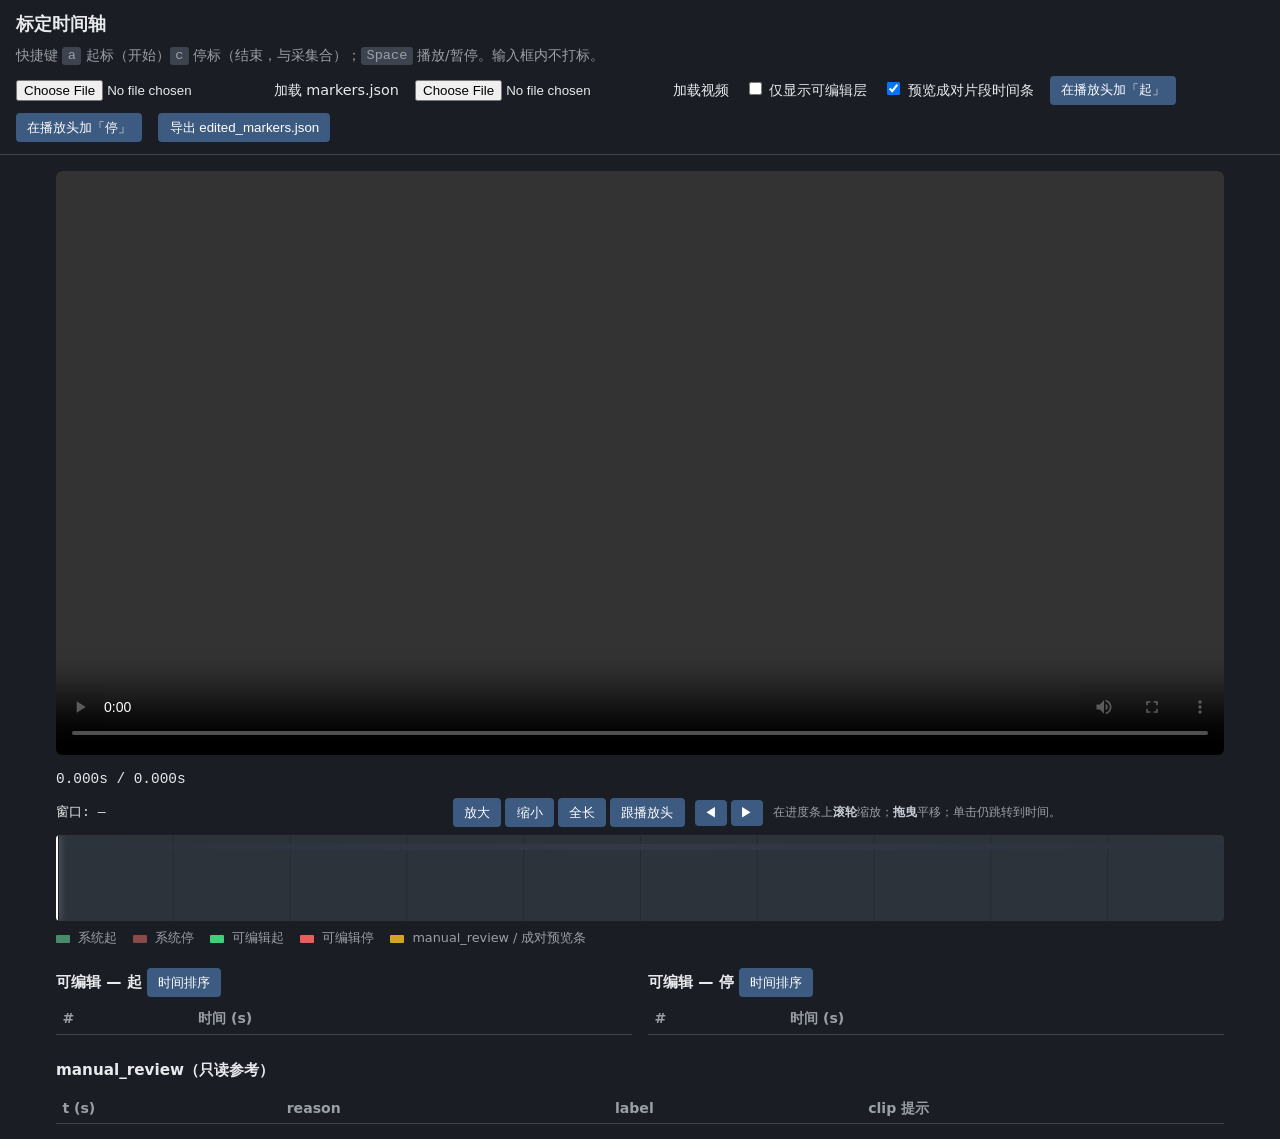
==== umi_scripts_csw/nano_sync_freq/annotate/index.html @ c09ffc82 "feat(nano_sync_freq): 标定标注 UI、快速流程文档与 sequence_prior - 新增 annotate/ 静态页、annotate_server.py（Range 流式视" ====
<!DOCTYPE html>
<html lang="zh-CN">
<head>
  <meta charset="utf-8" />
  <meta name="viewport" content="width=device-width, initial-scale=1" />
  <title>标定时间轴 — 人工修正</title>
  <link rel="stylesheet" href="app.css" />
</head>
<body>
  <header class="bar">
    <h1>标定时间轴</h1>
    <p class="hint">快捷键 <kbd>a</kbd> 起标（开始）<kbd>c</kbd> 停标（结束，与采集合）；<kbd>Space</kbd> 播放/暂停。输入框内不打标。</p>
    <div class="tools">
      <label><input type="file" id="fileMarkers" accept=".json" /> 加载 markers.json</label>
      <label><input type="file" id="fileVideo" accept="video/*" /> 加载视频</label>
      <label class="ck"><input type="checkbox" id="onlyUserLayer" /> 仅显示可编辑层</label>
      <label class="ck"><input type="checkbox" id="showPreview" checked /> 预览成对片段时间条</label>
      <button type="button" id="btnAddS">在播放头加「起」</button>
      <button type="button" id="btnAddT">在播放头加「停」</button>
      <button type="button" id="btnExport">导出 edited_markers.json</button>
    </div>
  </header>

  <main>
    <section class="player">
      <video id="v" controls crossorigin="anonymous" playsinline>
        您的浏览器不支持 video
      </video>
    </section>

    <section class="timeblock">
      <div class="timeReadout" id="timeReadout">0.000s / 0.000s</div>
      <div class="viewControls" id="viewControls">
        <span id="viewRange" class="viewRange" title="当前显示的时间窗">窗口: —</span>
        <span class="viewBtnRow">
          <button type="button" id="btnZoomIn" title="以播放头为锚点放大（无播放头则窗口中心）">放大</button>
          <button type="button" id="btnZoomOut" title="缩小">缩小</button>
          <button type="button" id="btnFit" title="显示整段">全长</button>
          <button type="button" id="btnCenterPlay" title="以当前播放头为中心，不改缩放">跟播放头</button>
        </span>
        <span class="viewBtnRow viewPan">
          <button type="button" id="panLeft" title="平移时间窗到更早">◀</button>
          <button type="button" id="panRight" title="平移时间窗到更晚">▶</button>
        </span>
        <span class="viewHint">在进度条上<strong>滚轮</strong>缩放；<strong>拖曳</strong>平移；单击仍跳转到时间。</span>
      </div>
      <div class="rail" id="rail" aria-label="时间轴">
        <div class="durationBar" id="durationBar"></div>
        <div class="playhead" id="playhead"></div>
        <div class="layer system" id="layerSys"></div>
        <div class="layer user" id="layerUser"></div>
        <div class="layer preview" id="layerPreview"></div>
        <div class="layer manual" id="layerMan"></div>
      </div>
      <ul class="legend">
        <li><span class="sw systemS"></span> 系统起</li>
        <li><span class="sw systemT"></span> 系统停</li>
        <li><span class="sw userS"></span> 可编辑起</li>
        <li><span class="sw userT"></span> 可编辑停</li>
        <li><span class="sw man"></span> manual_review / 成对预览条</li>
      </ul>
    </section>

    <section class="tables">
      <div>
        <h2>可编辑 — 起 <button type="button" id="btnSortS">时间排序</button></h2>
        <table id="tblS"><thead><tr><th>#</th><th>时间 (s)</th><th></th></tr></thead><tbody></tbody></table>
      </div>
      <div>
        <h2>可编辑 — 停 <button type="button" id="btnSortT">时间排序</button></h2>
        <table id="tblT"><thead><tr><th>#</th><th>时间 (s)</th><th></th></tr></thead><tbody></tbody></table>
      </div>
    </section>

    <section class="manual" id="manualBlock">
      <h2>manual_review（只读参考）</h2>
      <table id="tblMan"><thead><tr><th>t (s)</th><th>reason</th><th>label</th><th>clip 提示</th></tr></thead><tbody></tbody></table>
    </section>
  </main>

  <script src="app.js"></script>
</body>
</html>
---- umi_scripts_csw/nano_sync_freq/annotate/app.css ----
/* nano_sync_freq/annotate */
:root {
  --bg: #1a1d23;
  --fg: #e8eaed;
  --muted: #9aa0a6;
  --sys-s: #4a8a6a88;
  --sys-t: #8a4a4a88;
  --user-s: #3ecf7a;
  --user-t: #e85d5d;
  --man: #d4a520;
  --prev: #6b7fd7;
  --rail: #2d333b;
  --play: #fff;
}
* { box-sizing: border-box; }
body {
  margin: 0;
  font-family: system-ui, -apple-system, "Segoe UI", Roboto, "Helvetica Neue", sans-serif;
  background: var(--bg);
  color: var(--fg);
  line-height: 1.45;
}
.bar {
  padding: 0.75rem 1rem;
  border-bottom: 1px solid #3d4450;
}
.bar h1 { font-size: 1.1rem; margin: 0 0 0.5rem; }
.hint { font-size: 0.85rem; color: var(--muted); margin: 0 0 0.6rem; }
.hint kbd { background: #3d4450; padding: 0.1em 0.4em; border-radius: 3px; }
.tools { display: flex; flex-wrap: wrap; gap: 0.5rem 1rem; align-items: center; font-size: 0.9rem; }
.tools .ck { user-select: none; }
button {
  background: #3d5a80;
  color: #fff;
  border: none;
  padding: 0.35rem 0.7rem;
  border-radius: 4px;
  cursor: pointer;
}
button:hover { filter: brightness(1.1); }
main { padding: 1rem; max-width: 1200px; margin: 0 auto; }
.player video {
  width: 100%;
  max-height: 70vh;
  background: #000;
  border-radius: 6px;
}
.timeReadout { font-family: ui-monospace, monospace; font-size: 0.9rem; margin: 0.5rem 0; }
.viewControls {
  display: flex;
  flex-wrap: wrap;
  align-items: center;
  gap: 0.45rem 0.65rem;
  font-size: 0.82rem;
  color: var(--muted);
  margin-bottom: 0.4rem;
}
.viewRange {
  font-family: ui-monospace, monospace;
  color: var(--fg);
  flex: 1 1 14rem;
}
.viewBtnRow { display: inline-flex; gap: 0.25rem; flex-wrap: wrap; align-items: center; }
.viewPan button { padding: 0.25rem 0.55rem; min-width: 2rem; }
.viewHint { font-size: 0.78rem; color: var(--muted); flex: 1 1 18rem; line-height: 1.35; }
.viewHint strong { color: #c8cdd5; font-weight: 600; }
.rail {
  position: relative;
  height: 86px;
  background: var(--rail);
  border-radius: 4px;
  overflow: hidden;
  cursor: pointer;
  margin: 0.5rem 0 0.25rem;
  touch-action: none;
  user-select: none;
  /* 浅底格便于对齐刻度感 */
  background-image: linear-gradient(90deg, #252a33 1px, transparent 1px);
  background-size: 10% 100%;
}
.durationBar { position: absolute; inset: 0; }
.playhead {
  position: absolute;
  top: 0;
  width: 3px;
  height: 100%;
  background: var(--play);
  z-index: 20;
  pointer-events: none;
  box-shadow: 0 0 0 1px rgba(0, 0, 0, 0.6), 0 0 8px rgba(255, 255, 255, 0.5);
  margin-left: -1.5px;
  border-radius: 1px;
}
.playhead.playhead--before,
.playhead.playhead--after {
  opacity: 0.7;
  box-shadow:
    0 0 0 1px rgba(0, 0, 0, 0.6),
    0 0 0 2px rgba(250, 190, 80, 0.9);
}
.layer { position: absolute; left: 0; right: 0; }
/* 系统参考：单独一条，竖条略粗+半透明条底 */
.layer.system { top: 2px; height: 20px; z-index: 1; opacity: 0.95; }
.layer.user { top: 24px; height: 28px; z-index: 5; }
.layer.preview { top: 56px; height: 12px; z-index: 3; opacity: 0.75; }
.layer.manual { top: 72px; height: 12px; z-index: 4; }
.rail .mk {
  position: absolute;
  top: 0;
  height: 100%;
  /* 缺省 3px，各层再覆盖 */
  width: 3px;
  margin-left: -1.5px;
  border-radius: 2px;
  pointer-events: auto;
  transition: transform 0.08s ease, filter 0.08s ease;
}
/* 系统起停：3px，底层略淡条带增强存在感 */
.layer.system::before {
  content: "";
  position: absolute;
  left: 0;
  right: 0;
  top: 50%;
  height: 6px;
  transform: translateY(-50%);
  background: linear-gradient(90deg, #2a333d 0%, #343b47 50%, #2a333d 100%);
  border-radius: 2px;
  z-index: 0;
  pointer-events: none;
}
.layer.system .mk {
  width: 4px;
  margin-left: -2px;
  z-index: 1;
  box-shadow: 0 0 0 1px rgba(0, 0, 0, 0.45);
}
/* 可编辑起停：6px + 白描边 + 与色相配的柔光，最醒目 */
.layer.user .mk {
  width: 6px;
  margin-left: -3px;
  box-shadow:
    0 0 0 1px rgba(0, 0, 0, 0.65),
    0 0 0 2px rgba(255, 255, 255, 0.3);
}
.layer.user .mk.userS {
  box-shadow:
    0 0 0 1px rgba(0, 0, 0, 0.65),
    0 0 0 2px rgba(255, 255, 255, 0.3),
    0 0 14px rgba(50, 200, 100, 0.65);
}
.layer.user .mk.userT {
  box-shadow:
    0 0 0 1px rgba(0, 0, 0, 0.65),
    0 0 0 2px rgba(255, 255, 255, 0.3),
    0 0 14px rgba(230, 80, 80, 0.6);
}
.layer.user .mk:hover {
  transform: scaleX(1.15);
  filter: brightness(1.15);
  z-index: 10;
}
.rail .mk.systemS { background: linear-gradient(180deg, #5aad7a, #2d5c42); }
.rail .mk.systemT { background: linear-gradient(180deg, #c45c5c, #5c2d2d); }
.rail .mk.userS { background: linear-gradient(180deg, #5ef090, #1e9a4a); }
.rail .mk.userT { background: linear-gradient(180deg, #ff7a7a, #b83030); }
.layer.manual .mk {
  width: 4px;
  margin-left: -2px;
  box-shadow: 0 0 0 1px rgba(0, 0, 0, 0.5);
}
.rail .clipSeg {
  position: absolute;
  top: 0;
  height: 100%;
  min-width: 1px;
  background: var(--prev);
  opacity: 0.4;
  border: 1px solid var(--prev);
  border-radius: 2px;
  font-size: 8px;
  line-height: 1;
  padding: 0 1px;
  color: #fff;
  white-space: nowrap;
  overflow: hidden;
  text-overflow: clip;
}
.legend { display: flex; flex-wrap: wrap; gap: 0.75rem 1rem; list-style: none; margin: 0.5rem 0 0; padding: 0; font-size: 0.8rem; color: var(--muted); }
.legend .sw { display: inline-block; width: 14px; height: 8px; vertical-align: middle; border-radius: 1px; margin-right: 0.25rem; }
.sw.systemS { background: #4a8a6a; }
.sw.systemT { background: #8a4a4a; }
.sw.userS { background: var(--user-s); }
.sw.userT { background: var(--user-t); }
.sw.man { background: var(--man); }
.tables { display: grid; grid-template-columns: 1fr 1fr; gap: 1rem; margin-top: 1.25rem; }
@media (max-width: 800px) { .tables { grid-template-columns: 1fr; } }
.tables h2 { font-size: 0.95rem; margin: 0 0 0.4rem; }
table { width: 100%; border-collapse: collapse; font-size: 0.88rem; }
th, td { text-align: left; padding: 0.3rem 0.4rem; border-bottom: 1px solid #3d4450; }
th { color: var(--muted); font-weight: 600; }
tr input.tcell {
  width: 100%;
  min-width: 5rem;
  background: #2d333b;
  color: var(--fg);
  border: 1px solid #4a5560;
  padding: 0.2rem 0.3rem;
  font-family: ui-monospace, monospace;
}
section.manual { margin-top: 1.5rem; }
section.manual h2 { font-size: 0.95rem; }
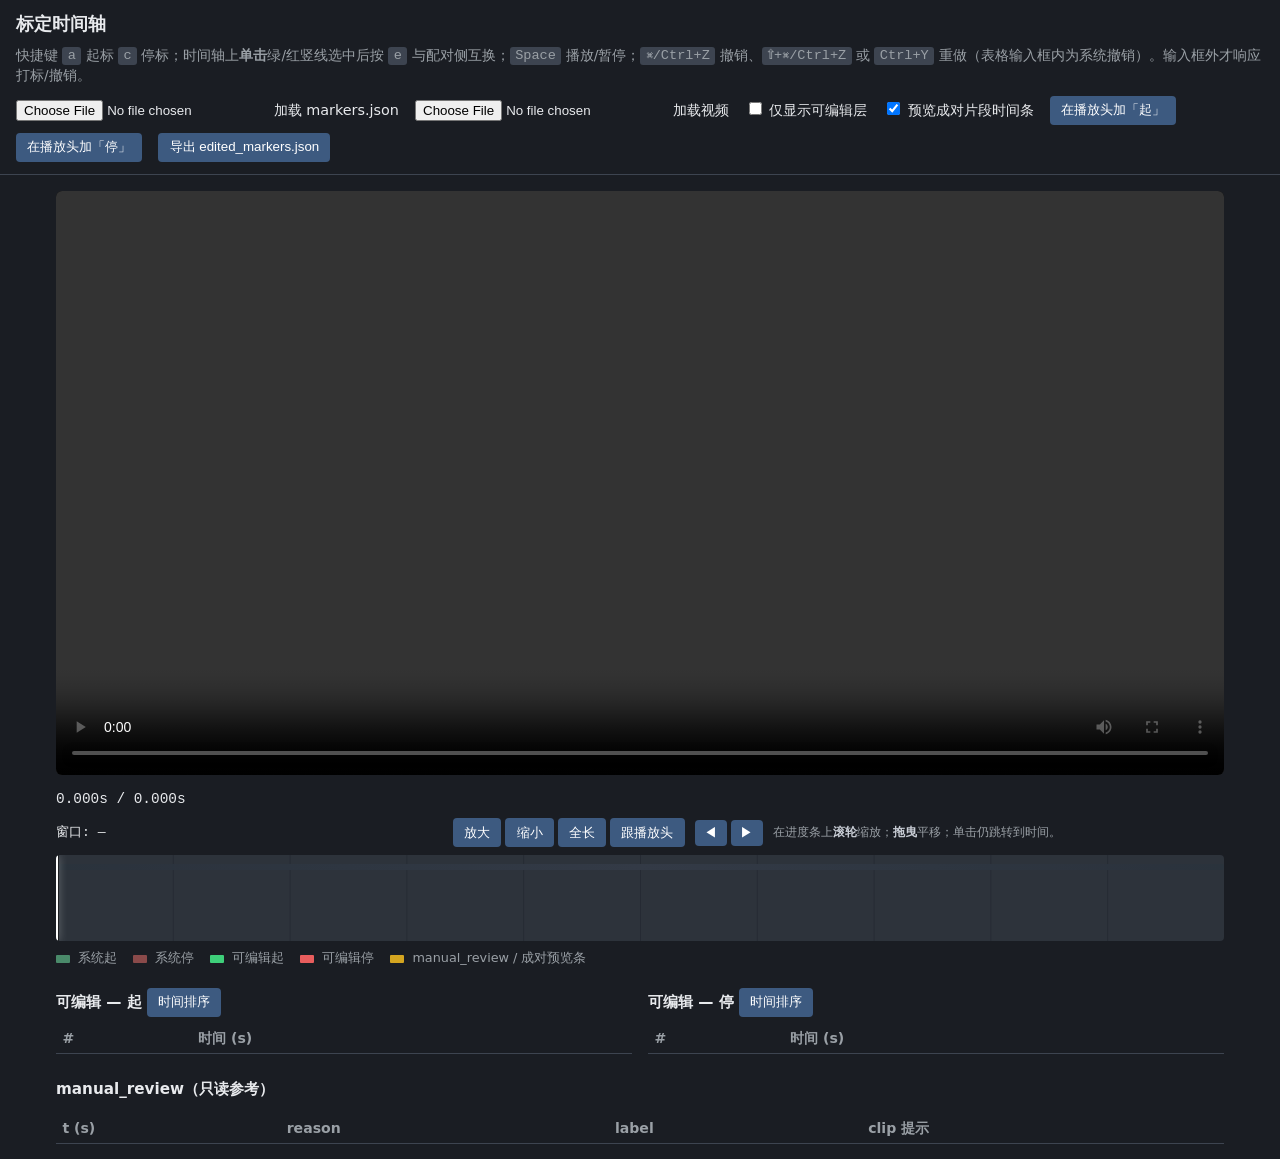
==== commit 4a857223: "feat(nano_sync_freq): 标注页 e 互换、⌘Z 撤销重做；FREQ 文同步 - annotate: 可选中竖线、e 与贪心配对互换；⌘/Ctrl+Z、⇧⌘Z、Ctrl+Y；加载 m" ====
--- a/umi_scripts_csw/nano_sync_freq/annotate/index.html
+++ b/umi_scripts_csw/nano_sync_freq/annotate/index.html
@@ -9,7 +9,7 @@
 <body>
   <header class="bar">
     <h1>标定时间轴</h1>
-    <p class="hint">快捷键 <kbd>a</kbd> 起标（开始）<kbd>c</kbd> 停标（结束，与采集合）；<kbd>Space</kbd> 播放/暂停。输入框内不打标。</p>
+    <p class="hint">快捷键 <kbd>a</kbd> 起标 <kbd>c</kbd> 停标；时间轴上<strong>单击</strong>绿/红竖线选中后按 <kbd>e</kbd> 与配对侧互换；<kbd>Space</kbd> 播放/暂停；<kbd>⌘/Ctrl+Z</kbd> 撤销、<kbd>⇧+⌘/Ctrl+Z</kbd> 或 <kbd>Ctrl+Y</kbd> 重做（表格输入框内为系统撤销）。输入框外才响应打标/撤销。</p>
     <div class="tools">
       <label><input type="file" id="fileMarkers" accept=".json" /> 加载 markers.json</label>
       <label><input type="file" id="fileVideo" accept="video/*" /> 加载视频</label>
--- a/umi_scripts_csw/nano_sync_freq/annotate/app.css
+++ b/umi_scripts_csw/nano_sync_freq/annotate/app.css
@@ -154,6 +154,13 @@
     0 0 0 1px rgba(0, 0, 0, 0.65),
     0 0 0 2px rgba(255, 255, 255, 0.3),
     0 0 14px rgba(230, 80, 80, 0.6);
+}
+.layer.user .mk.mk--pick {
+  box-shadow:
+    0 0 0 2px rgba(250, 210, 80, 0.95),
+    0 0 0 4px rgba(0, 0, 0, 0.5),
+    0 0 18px rgba(250, 210, 80, 0.85);
+  z-index: 6;
 }
 .layer.user .mk:hover {
   transform: scaleX(1.15);
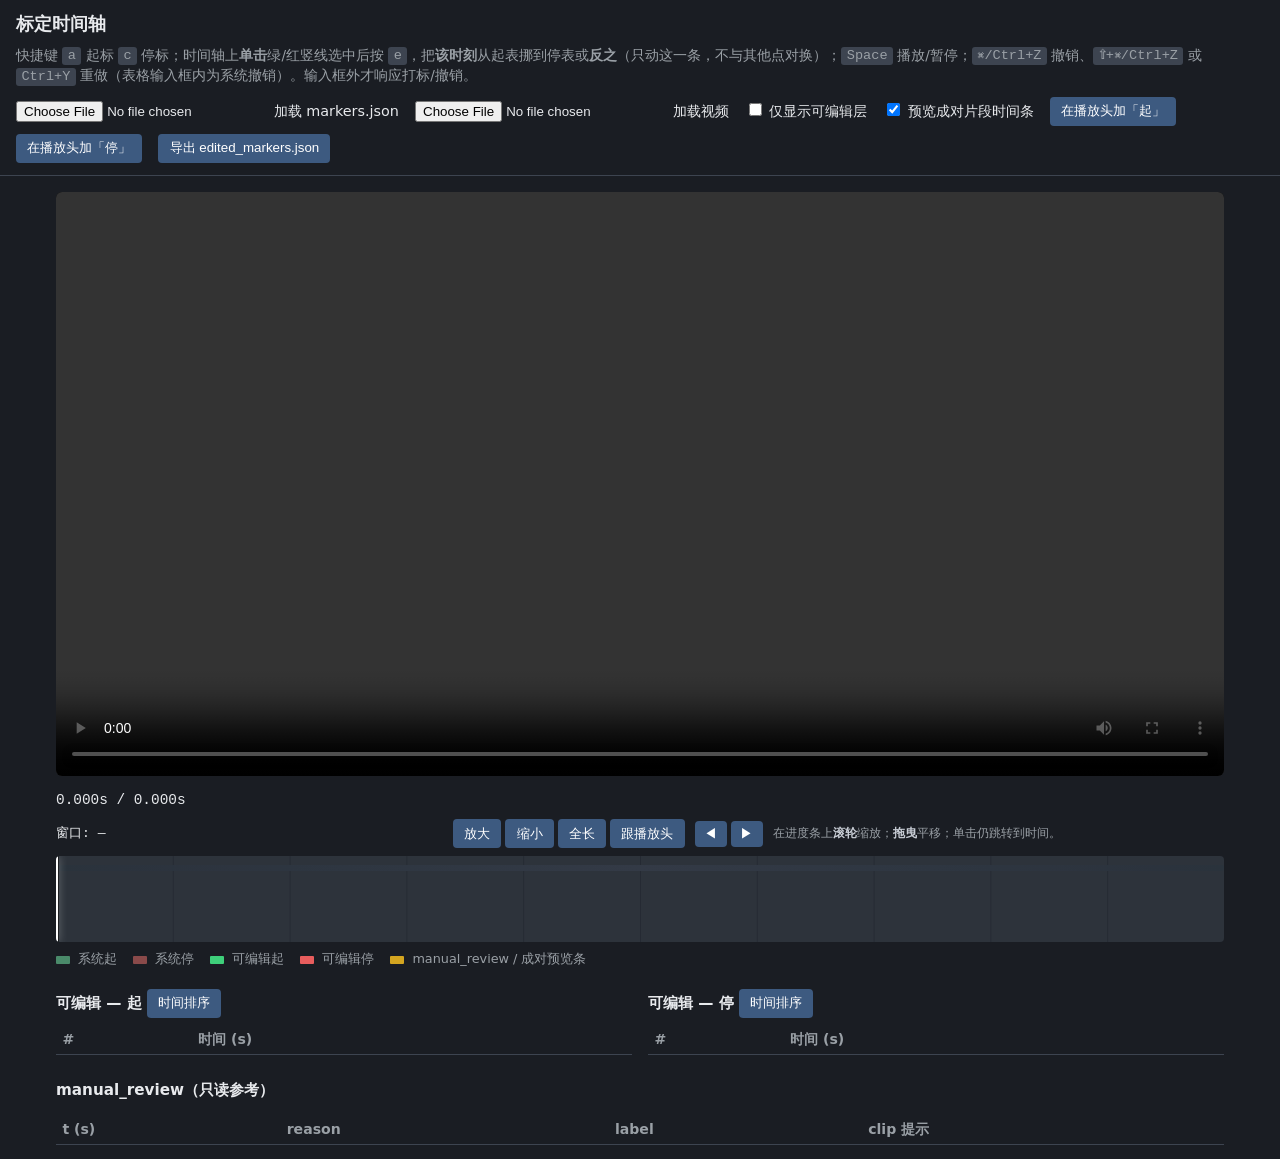
==== commit 931cded3: "chore: sync umi_scripts_csw, openpi xv_dual/config, graduation_paper, cursor rules - umi_scripts_csw" ====
--- a/umi_scripts_csw/nano_sync_freq/annotate/index.html
+++ b/umi_scripts_csw/nano_sync_freq/annotate/index.html
@@ -9,7 +9,7 @@
 <body>
   <header class="bar">
     <h1>标定时间轴</h1>
-    <p class="hint">快捷键 <kbd>a</kbd> 起标 <kbd>c</kbd> 停标；时间轴上<strong>单击</strong>绿/红竖线选中后按 <kbd>e</kbd> 与配对侧互换；<kbd>Space</kbd> 播放/暂停；<kbd>⌘/Ctrl+Z</kbd> 撤销、<kbd>⇧+⌘/Ctrl+Z</kbd> 或 <kbd>Ctrl+Y</kbd> 重做（表格输入框内为系统撤销）。输入框外才响应打标/撤销。</p>
+    <p class="hint">快捷键 <kbd>a</kbd> 起标 <kbd>c</kbd> 停标；时间轴上<strong>单击</strong>绿/红竖线选中后按 <kbd>e</kbd>，把<strong>该时刻</strong>从起表挪到停表或<strong>反之</strong>（只动这一条，不与其他点对换）；<kbd>Space</kbd> 播放/暂停；<kbd>⌘/Ctrl+Z</kbd> 撤销、<kbd>⇧+⌘/Ctrl+Z</kbd> 或 <kbd>Ctrl+Y</kbd> 重做（表格输入框内为系统撤销）。输入框外才响应打标/撤销。</p>
     <div class="tools">
       <label><input type="file" id="fileMarkers" accept=".json" /> 加载 markers.json</label>
       <label><input type="file" id="fileVideo" accept="video/*" /> 加载视频</label>
